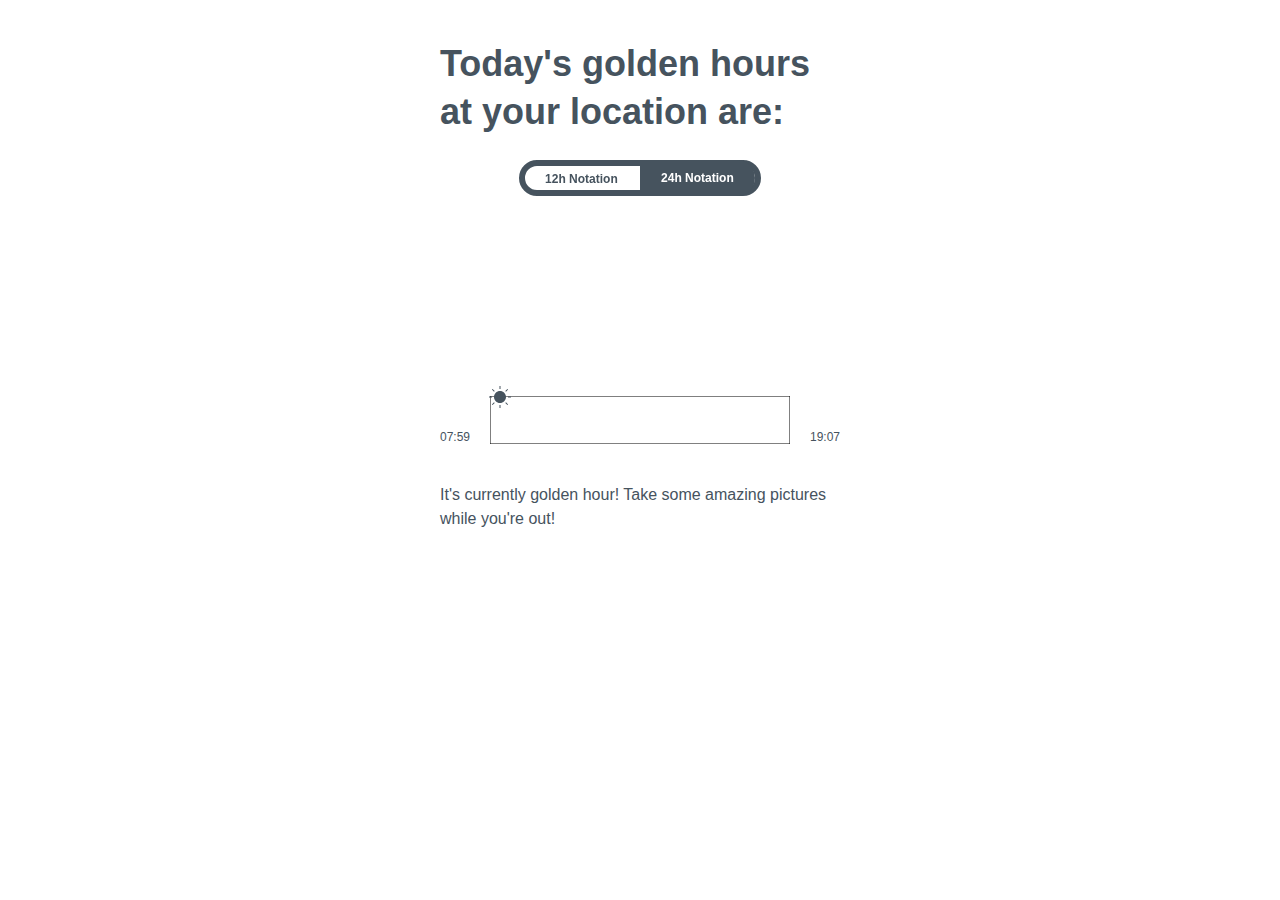
==== goldenhour.html @ be84e9c5 "renamed goldenhour again" ====
<!DOCTYPE html>
<html lang="en">
<head>
    <meta charset="UTF-8">
    <meta name="viewport" content="width=device-width, initial-scale=1.0">
    <title>Goldon Hour</title>

    <link rel="stylesheet" href="css/screen.css">
    <script src="./Goldenhour.js"></script>

</head>

<body class="bg">
    <main class="c-app">
        <!-- <img src="..\EindopdrachtInteractionDesign\img\Sunset.png" alt="Beautiful Sunset" >   -->
        <h1>Today's golden hours at your location are: </h1>

        <!-- <div>
            <input  type="radio" id="12" name="notation" value="12" checked>
            <label for="12" >12h Notation</label><br>
        </div>
        <div class="c-label c-label--option"> 
            <input type="radio" id="24" name="notation" value="24">
            <label for="24">24h Notation</label><br>
        </div> -->

        <div class="container togglebody">

            <form class="toggle">
    
                <input class="js-radio1" type="radio" id="choice1" name="choice" value="12">
                <label for="choice1">12h notation</label>
    
                <input class="js-radio2" type="radio" id="choice2" name="choice" value="24">
                <label for="choice2">24h notation</label>
    
                <div id="flap"><span class="content">24h notation</span></div>
    
            </form>
    
        </div>

        <div style="position:relative">
            <div class="c-goldenhour__line" >
                <div class="c-horizon">
                    <div class="c-horizon__sky-wrapper">
                        <div class="c-horizon__sky">
                            <span class="c-horizon__sun js-sun" style="bottom: 5%; left: 10%;">
                                <svg class="c-sun" xmlns="http://www.w3.org/2000/svg" viewBox="0 0 22 22">
                                    <path d="M17,11c0,3.3-2.7,6-6,6s-6-2.7-6-6s2.7-6,6-6S17,7.7,17,11z M11.5,0h-1v3h1V0z M3.6,2.9L2.9,3.6L5,5.7L5.7,5L3.6,2.9zM0,10.5l0,1h3v-1H0z M2.9,18.4l0.7,0.7L5.7,17L5,16.3L2.9,18.4z M10.5,22h1v-3h-1V22z M18.4,19.1l0.7-0.7L17,16.3L16.3,17L18.4,19.1z M22,11.5v-1h-3v1H22z M19.1,3.6l-0.7-0.7L16.3,5L17,5.7L19.1,3.6z"/>
                                </svg>
                            </span>
                        </div>
                    </div>
                </div>
            </div>
            
                <div class="c-horizon">

                    <!-- style="position:relative"-->  
                    <div class="c-horizon__line" >
                        <time class="c-horizon__time js-sunrise">
                            07:59
                        </time>

                        <div >
                            <svg width="300" height="48">
                                <rect width="300" height="48" style="fill:none;stroke-width:1;stroke:#000"/>
                            </svg>
                        </div>
                        
                        <time class="c-horizon__time js-sunset">
                            19:07
                        </time>
                    </div> 
                    <!-- style="position:static"-->
                </div>   

        </div class="c-centeralise"> 
            <p >
                <span class="c-label js-countdown">It's currently golden hour! Take some amazing pictures while you're out!</span>    
            </p>
        </div>
      
    </main>
</body>
</html>
---- css/screen.css ----
/*------------------------------------*\
#FONTS
\*------------------------------------*/

@font-face {
    font-family: "Inter Web";
    font-weight: 400;
    src: url("../fonts/Inter-Regular.woff2") format("woff2")
}

@font-face {
    font-family: "Inter Web";
    font-weight: 500;
    src: url("../fonts/Inter-SemiBold.woff2") format("woff2")
}


/*------------------------------------*\
#Variables
\*------------------------------------*/

:root {
    /* colors */
    --color-light: #fff;
    --color-dark:#46535e;

    --color-front:var(--color-dark);
    --color-back: var(--color-light);
    /* opacity */
    --global-muted-opacity: .6;

    --accent: var(--color-dark);
    --border-width: 6px;
    --border-radius: 55px;
    --font-size: 12px;
    /* transitions */
}

.is-night{
    --color-front:var(--color-light);
    --color-back: var(--color-dark);
}
/*------------------------------------*\
#GENERIC
\*------------------------------------*/

/*
    Generic: Page
    ---
    Global page styles + universal box-sizing:
*/

html {
    font-size: 16px;
    line-height: 1.5;
    font-family: 'Work Sans', Helvetica, arial, sans-serif;
    box-sizing: border-box;
    color: var(--color-front);
    background-color: var(--color-back);
    /* font-feature-settings:"zero"; */
    -webkit-font-smoothing: antialiased;
    -moz-osx-font-smoothing: grayscale;
}

*,
*:before,
*:after {
    box-sizing: inherit;
}

/*
* Remove text-shadow in selection highlight:
* https://twitter.com/miketaylr/status/12228805301
*
* Customize the background color to match your design.
*/



::selection {
    background:var(--color-front);
    color: var(--color-back);
    text-shadow: none;
}

/*------------------------------------*\
#Elements
\*------------------------------------*/

/*
Elements: Images
---
Default markup for images to make them responsive
*/

img {
    max-width: 100%;
    vertical-align: top;
}

/*
    Elements: typography
    ---
    Default markup for typographic elements
*/


h1,
h2,
h3 {
    font-weight: 700;
    
}

h1 {
    font-size: 36px;
    line-height: 48px;
    margin: 0 0 24px;
}

h2 {
    font-size: 32px;
    line-height: 40px;
    margin: 0 0 24px;
}

h3 {
    font-size: 26px;
    line-height: 32px;
    margin: 0 0 24px;
}

h4,
h5,
h6 {
    font-size: 16px;
    font-weight: 600;
    line-height: 24px;
    margin: 0 0 24px;
}

p,
ol,
ul,
dl,
table,
address,
figure {
    margin: 0 0 24px;
}

ul,
ol {
    padding-left: 24px;
}

li ul,
li ol {
    margin-bottom: 0;
}

blockquote {
    font-style: normal;
    font-size: 23px;
    line-height: 32px;
    margin: 0 0 24px;
}

blockquote * {
    font-size: inherit;
    line-height: inherit;
}

figcaption {
    font-weight: 400;
    font-size: 12px;
    line-height: 16px;
    margin-top: 8px;
}

hr {
    border: 0;
    height: 1px;
    background: LightGrey;
    margin: 0 0 24px;
}

a {
    color: red;
    outline-color: red;
    outline-width: medium;
    outline-offset: 2px;
}

a:visited,
a:active {
    color: red;
}

a:hover,
a:focus {
    color: red;
}

label,
input {
    display: block;

}

select {
    width: 100%;
}

input::placeholder {
    color: gray;
}

/*------------------------------------*\
#OBJECTS
\*------------------------------------*/

/*
    Object: Button reset
    ---
    Small button reset object
*/



.container {
    perspective: 800px;
}

.toggle {
    position: relative;
    border: solid var(--border-width) var(--accent);
    border-radius: var(--border-radius);
    transition: transform cubic-bezier(0, 0, 0.30, 2) .4s;
    transform-style: preserve-3d;
    perspective: 800px;
}

.togglebody {
    /*height: 100vh;*/
    display: flex;
    justify-content: center;
    /*align-items: center;
    margin: 0;
    /*background-color: #333;
    font-family: sans-serif;*/
}
.toggle>input[type="radio"] {
    display: none;
}

.toggle>#choice1:checked~#flap {
    transform: rotateY(-180deg);
}

.toggle>#choice1:checked~#flap>.content {
    transform: rotateY(-180deg);
}

.toggle>#choice2:checked~#flap {
    transform: rotateY(0deg);
}

.toggle>label {
    display: inline-block;
    min-width: 10px;
    padding-left: 20px;
    padding-right: 20px;
    font-size: var(--font-size);
    text-align: center;
    color: var(--accent);
    cursor: pointer;
}

.toggle>label,
.toggle>#flap {
    font-weight: bold;
    text-transform: capitalize;
}

.toggle>#flap {
    position: absolute;
    top: calc( 0px - var(--border-width));
    left: 50%;
    height: calc(100% + var(--border-width) * 2);
    width: 50%;
    display: flex;
    justify-content: center;
    align-items: center;
    font-size: var(--font-size);
    background-color: var(--accent);
    border-top-right-radius: var(--border-radius);
    border-bottom-right-radius: var(--border-radius);
    transform-style: preserve-3d;
    transform-origin: left;
    transition: transform cubic-bezier(0.4, 0, 0.2, 1) .0s;*/
}

.toggle>#flap>.content {
    color: #fff;
    transition: transform 0s linear .0s;
    transform-style: preserve-3d;
}
.o-button-reset {
    border: none;
    margin: 0;
    padding: 0;
    width: auto;
    overflow: visible;
    background: transparent;

    /* inherit font & color from ancestor */
    color: inherit;
    font: inherit;

    /* Normalize `line-height`. Cannot be changed from `normal` in Firefox 4+. */
    line-height: normal;

    /* Corrects font smoothing for webkit */
    -webkit-font-smoothing: inherit;
    -moz-osx-font-smoothing: inherit;

    /* Corrects inability to style clickable `input` types in iOS */
    -webkit-appearance: none;
}

/*
    Object: Hide accessible
    ---
    Accessibly hide any element
*/

.o-hide-accessible {
    position: absolute;
    width: 1px;
    height: 1px;
    padding: 0;
    margin: -1px;
    overflow: hidden;
    clip: rect(0, 0, 0, 0);
    border: 0;
}

/*------------------------------------*\
#COMPONENTS
\*------------------------------------*/

/*
    Component: Logo
    ---
    Website main logo
*/

.c-logo {

    font-size: 16px;
    line-height: 16px;
    font-weight: normal;
    display: flex;
    align-items: center;
    
}
.c-option--hidden:checked + .c-custom-option {
    /*
      Do magic stuff here, for example:
      
    */
    background-color: red;
}

.c-option--hidden:checked + .c-custom-option .c-custom-option__symbol {
    /*
      Do magic stuff here, for example:
      fill: blue;
    */
    background-color: red;
}
/*
    Component: Sun
    ---
    The sun
*/

.c-sun {
    width: 22px;
    fill: var(--color-front);
    
   
}

.c-logo .c-sun {
    margin-right: 8px;
}

/*
    Component: App
    ---
    Main app wrapper
*/
.c-app{
    max-width: 29em;
    padding: 2em;
    margin: 0 auto;
    /*min-height: 100vh;*/
    display: flex;
    flex-direction: column;
}

.c-app__summary{
    font-size: 28px;
    line-height: 40px;
}

/*
    Component: Horizon
    ---
    Horizon with sun visualisation
*/
.c-horizon{
    margin-top: auto;
}
.c-horizon__sky-wrapper {
    /*position: relative;*/
    height: 200px;
    overflow: hidden;
    padding: 24px 40px 0 0;
}

.c-horizon__sky {
    /* position: relative; */
    height: 100%;
}

.c-horizon__sun {
    position: absolute;
    display: flex;
    flex-direction: column;
    justify-content: center;
    align-items: center;
    width: 40px;
    transform: translateY(22px);
    z-index: 3;
}

.c-horizon__sun::before{
    display: block;
    text-align: center;
    content: attr(data-time);
    font-size: 12px;
    line-height: 16px;
    margin-bottom: 8px;
}

.c-horizon__line{
    /* border: 1px solid var(--color-front); */
    display: flex;
    justify-content: space-between;
    /*padding-top: 96px;*/
    margin-bottom: 32px;
    /*position: absolute;*/
    z-index: 1;
    
}
.c-goldenhour__line{
    position: relative;
    z-index: 2;
}

.c-horizon__time{
    padding-top: 32px;
    font-size: 12px;
}
.c-label__option{
    background-color: #88ccff;
}
.c-centeralise{
    display: flex;
    justify-content: center;
}

/*------------------------------------*\
#UTILITIES
\*------------------------------------*/

/*
    Utilities: Mute
    Mute with opacity
*/
.u-muted{
    opacity: var(--global-muted-opacity);
}


/*------------------------------------*\
#STATES
\*------------------------------------*/

/*
    Change the theme using CSS vars.
*/

/* Night version: just switch the light and dark vars */

/*------------------------------------*\
#MEDIA
\*------------------------------------*/

/*
    Print styles.
    ---
    Inlined to avoid the additional HTTP request:
    http://www.phpied.com/delay-loading-your-print-css/
*/

@media print {
    *,
    *:before,
    *:after {
        background: transparent !important;
        color: #000 !important;
        /* Black prints faster:
        http://www.sanbeiji.com/archives/953 */
        box-shadow: none !important;
        text-shadow: none !important;
    }
    a,
    a:visited {
        text-decoration: underline;
    }
    a[href]:after {
        content: " (" attr(href) ")";
    }
    abbr[title]:after {
        content: " (" attr(title) ")";
    }
    /*
    * Don't show links that are fragment identifiers,
    * or use the `javascript:` pseudo protocol
    */
    a[href^="#"]:after,
    a[href^="javascript:"]:after {
        content: "";
    }
    pre {
        white-space: pre-wrap !important;
    }
    pre,
    blockquote {
        border: 1px solid #999;
        page-break-inside: avoid;
    }
    /*
    * Printing Tables:
    * http://css-discuss.incutio.com/wiki/Printing_Tables
    */
    thead {
        display: table-header-group;
    }
    tr,
    img {
        page-break-inside: avoid;
    }
    p,
    h2,
    h3 {
        orphans: 3;
        widows: 3;
    }
    h2,
    h3 {
        page-break-after: avoid;
    }
}
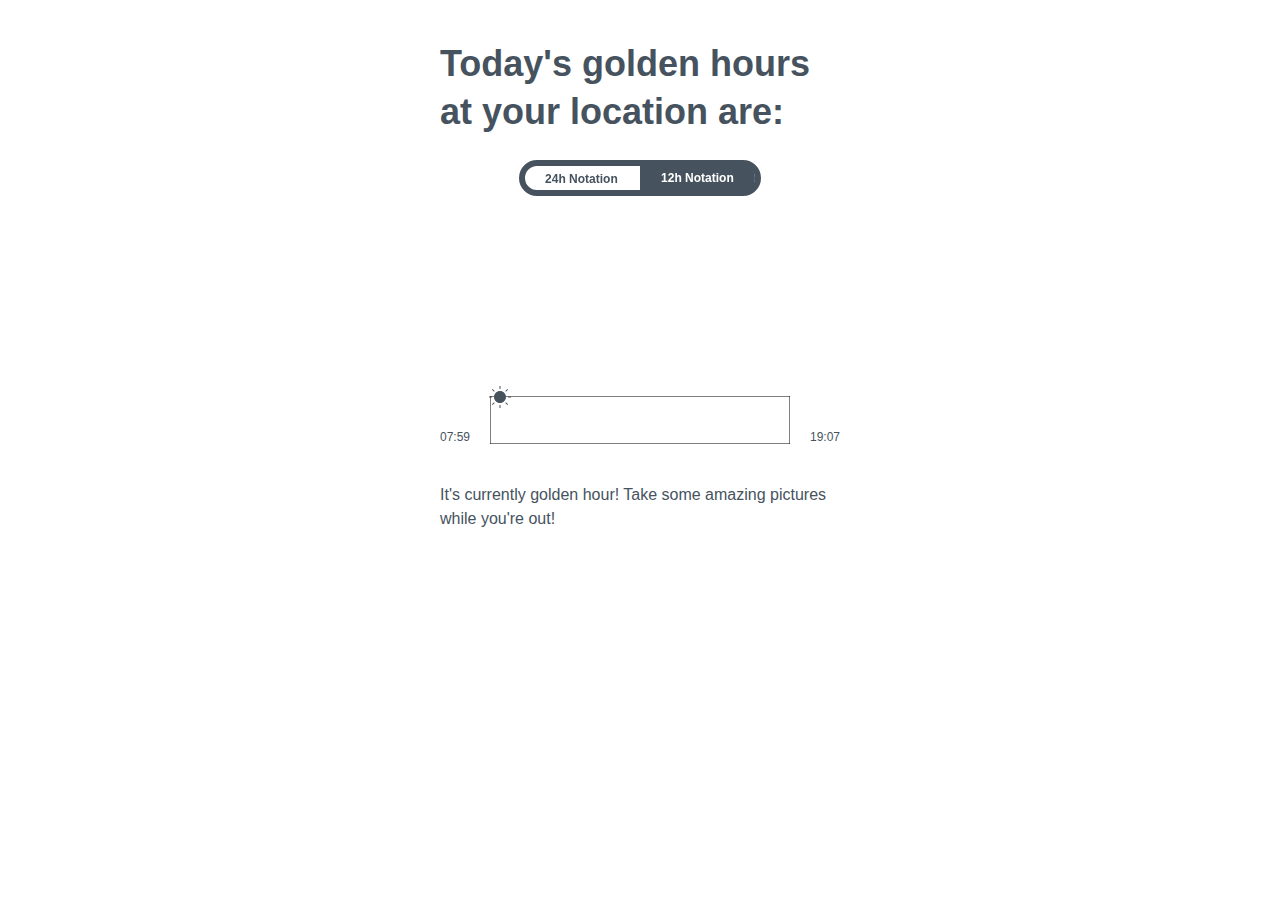
==== commit c7798743: "Update re-exam" ====
--- a/goldenhour.html
+++ b/goldenhour.html
@@ -3,10 +3,13 @@
 <head>
     <meta charset="UTF-8">
     <meta name="viewport" content="width=device-width, initial-scale=1.0">
-    <title>Goldon Hour</title>
+    <title>Golden Hour</title>
+
+    <link rel="icon" type="image/png" sizes="300x300" href="/favicon-32x32.png">
 
     <link rel="stylesheet" href="css/screen.css">
-    <script src="./Goldenhour.js"></script>
+    <script src="./script/goldenhour.js"></script>
+
 
 </head>
 
@@ -29,12 +32,12 @@
             <form class="toggle">
     
                 <input class="js-radio1" type="radio" id="choice1" name="choice" value="12">
-                <label for="choice1">12h notation</label>
+                <label for="choice1">24h notation</label>
     
                 <input class="js-radio2" type="radio" id="choice2" name="choice" value="24">
-                <label for="choice2">24h notation</label>
+                <label for="choice2">12h notation</label>
     
-                <div id="flap"><span class="content">24h notation</span></div>
+                <div id="flap"><span class="content">12h notation</span></div>
     
             </form>
     
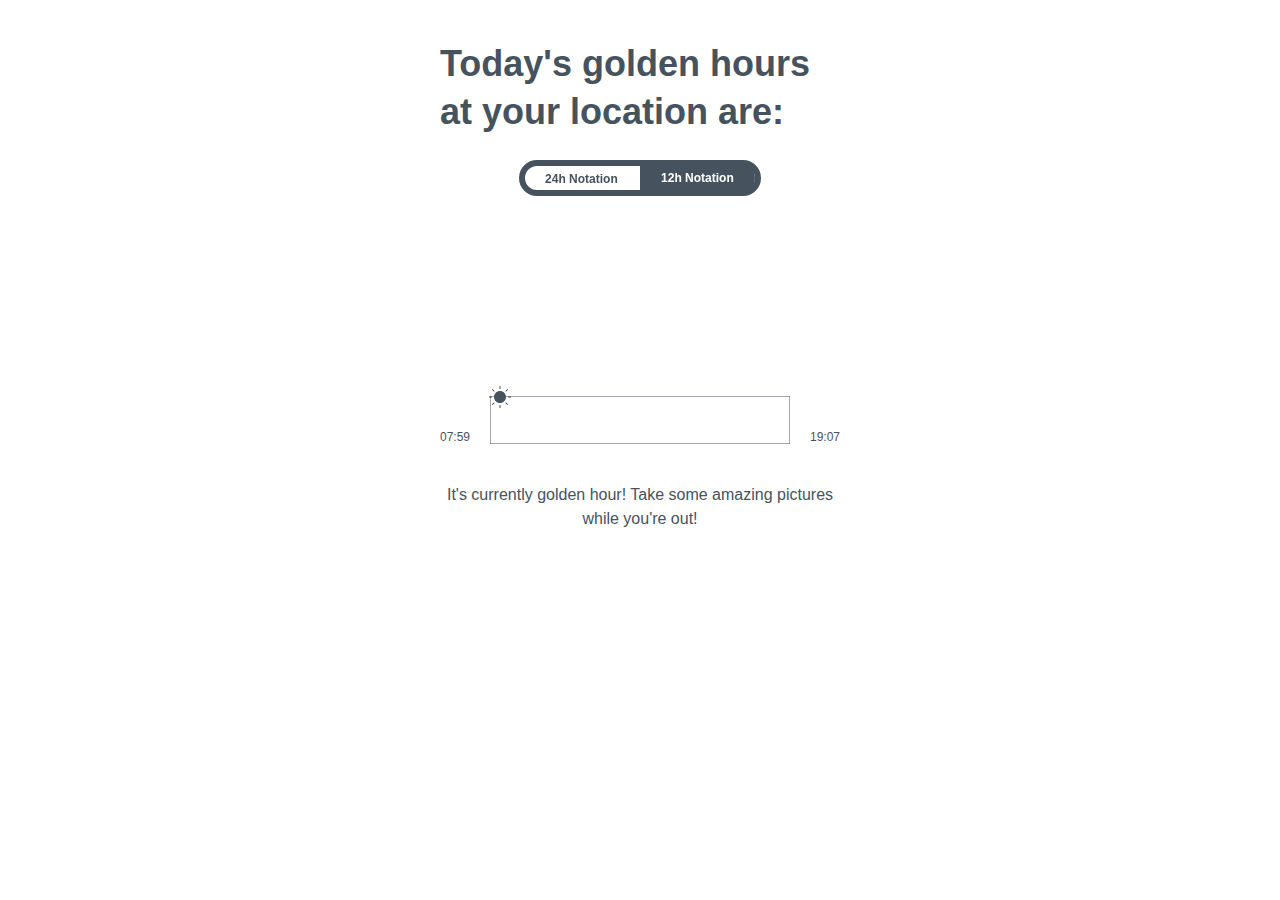
==== commit a6b5adc5: "Dark mode" ====
--- a/goldenhour.html
+++ b/goldenhour.html
@@ -1,5 +1,5 @@
 <!DOCTYPE html>
-<html lang="en">
+<html lang="en" class="is-day">
 <head>
     <meta charset="UTF-8">
     <meta name="viewport" content="width=device-width, initial-scale=1.0">
@@ -68,7 +68,7 @@
 
                         <div >
                             <svg width="300" height="48">
-                                <rect width="300" height="48" style="fill:none;stroke-width:1;stroke:#000"/>
+                                <rect class="rectangle" width="300" height="48" />
                             </svg>
                         </div>
                         
--- a/css/screen.css
+++ b/css/screen.css
@@ -29,7 +29,7 @@
     /* opacity */
     --global-muted-opacity: .6;
 
-    --accent: var(--color-dark);
+    --accent: var(--color-front);
     --border-width: 6px;
     --border-radius: 55px;
     --font-size: 12px;
@@ -226,7 +226,11 @@
     Small button reset object
 */
 
-
+.rectangle{
+    fill: none;
+    stroke-width:1;
+    stroke:var(--color-front);
+}
 
 .container {
     perspective: 800px;
@@ -298,11 +302,11 @@
     border-bottom-right-radius: var(--border-radius);
     transform-style: preserve-3d;
     transform-origin: left;
-    transition: transform cubic-bezier(0.4, 0, 0.2, 1) .0s;*/
+    transition: transform cubic-bezier(0.4, 0, 0.2, 1) .0s;
 }
 
 .toggle>#flap>.content {
-    color: #fff;
+    color: var(--color-back);
     transition: transform 0s linear .0s;
     transform-style: preserve-3d;
 }
@@ -474,6 +478,14 @@
 .c-horizon__time{
     padding-top: 32px;
     font-size: 12px;
+}
+
+.c-label{
+    text-align: center;
+    display: flex;
+    flex-direction: column;
+    justify-content: center;
+    align-items: center;
 }
 .c-label__option{
     background-color: #88ccff;
